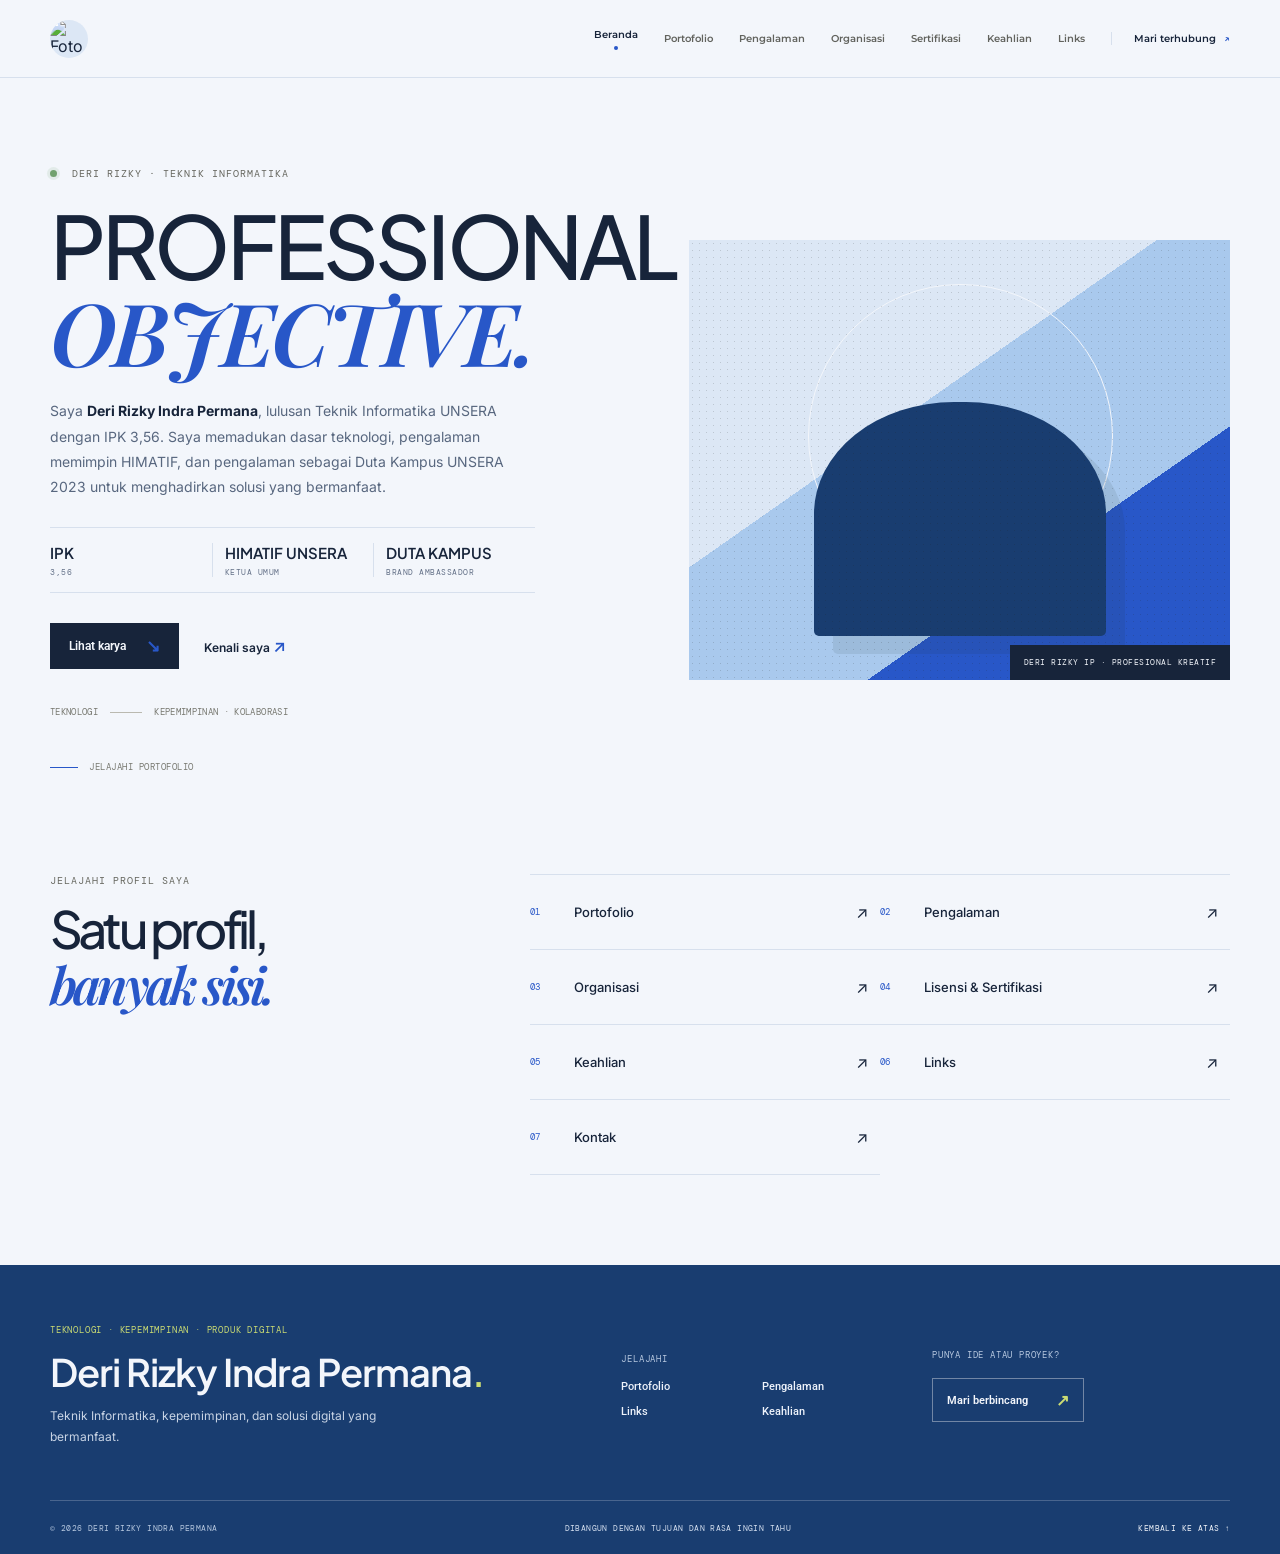
==== index.html @ 717dac6b "Add files via upload" ====
<!doctype html>
<html lang="id">
<head>
  <meta charset="utf-8">
  <meta name="viewport" content="width=device-width, initial-scale=1">
  <meta name="theme-color" content="#f3f6fb">
  <meta name="description" content="Kenali Nama Anda, lihat karya, pengalaman, dan keahlian profesionalnya.">
  <title>Deri Rizky — Personal Brand</title>
  <link rel="icon" type="image/png" href="https://res.cloudinary.com/aqry5h7i/image/upload/v1786702024/logoderii.png">
  <link rel="preconnect" href="https://fonts.googleapis.com">
  <link rel="preconnect" href="https://fonts.gstatic.com" crossorigin>
  <link href="https://fonts.googleapis.com/css2?family=DM+Mono:wght@400;500&family=Inter:wght@400;500;600;700&family=Montserrat:wght@500;600;700&family=Plus+Jakarta+Sans:wght@400;500;600;700&family=Playfair+Display:ital,wght@0,600;0,700;1,600;1,700&family=Roboto:wght@400;500;700&display=swap" rel="stylesheet">
  <link rel="stylesheet" href="styles.css">
  <script src="script.js" defer></script>
</head>
<body>
  <header class="topbar"><a class="wordmark" href="index.html" aria-label="Kembali ke beranda"><img class="brand-photo" alt=""></a><button class="menu-toggle" aria-label="Buka menu" aria-expanded="false" aria-controls="main-nav"><span></span><span></span></button><nav class="navigation" id="main-nav" aria-label="Navigasi utama"><a href="index.html" class="nav-link active" aria-current="page">Beranda</a><a href="portofolio.html" class="nav-link">Portofolio</a><a href="pengalaman.html" class="nav-link">Pengalaman</a><a href="organisasi.html" class="nav-link">Organisasi</a><a href="sertifikasi.html" class="nav-link">Sertifikasi</a><a href="keahlian.html" class="nav-link">Keahlian</a><a href="links.html" class="nav-link">Links</a><a href="contact.html" class="nav-contact">Mari terhubung <span aria-hidden="true">↗</span></a></nav></header>
  <main>
    <section class="hero section-wrap home-hero" id="beranda">
      <div class="hero-copy">
        <p class="eyebrow"><span class="status-dot"></span> DERI RIZKY · TEKNIK INFORMATIKA</p>
        <h1>PROFESSIONAL<br><em>OBJECTIVE.</em></h1>
        <p class="hero-description">Saya <strong>Deri Rizky Indra Permana</strong>, lulusan Teknik Informatika UNSERA dengan IPK 3,56. Saya memadukan dasar teknologi, pengalaman memimpin HIMATIF, dan pengalaman sebagai Duta Kampus UNSERA 2023 untuk menghadirkan solusi yang bermanfaat.</p>
        <div class="home-facts" aria-label="Ringkasan profil">
          <div><strong>IPK</strong><span>3,56</span></div>
          <div><strong>HIMATIF UNSERA</strong><span>KETUA UMUM</span></div>
          <div><strong>DUTA KAMPUS</strong><span>BRAND AMBASSADOR</span></div>
        </div>
        <div class="hero-actions"><a class="button button-dark" href="portofolio.html">Lihat karya <span aria-hidden="true">↘</span></a><a class="text-link" href="contact.html">Kenali saya <span aria-hidden="true">↗</span></a></div>
        <div class="hero-meta"><span>TEKNOLOGI</span><span class="meta-line"></span><span>KEPEMIMPINAN · KOLABORASI</span></div>
      </div>
      <button class="portrait-frame" id="profile-portrait" type="button" aria-label="Animasi foto profil Nama Anda">
        <img class="portrait-photo" src="https://res.cloudinary.com/aqry5h7i/image/upload/v1791613766/IMG_2464.jpg" alt="Foto profil Deri">
        <div class="portrait-placeholder" aria-hidden="true"></div>
        <span class="portrait-caption">DERI RIZKY IP · PROFESIONAL KREATIF</span>
        <span class="portrait-flash" aria-hidden="true"></span>
      </button>
      <a href="portofolio.html" class="scroll-cue"><span class="scroll-line"></span> JELAJAHI PORTOFOLIO</a>
    </section>
    <section class="section-wrap home-links" aria-labelledby="home-links-title"><div class="home-links-heading"><p class="eyebrow">JELAJAHI PROFIL SAYA</p><h2 id="home-links-title">Satu profil,<br><em>banyak sisi.</em></h2></div><div class="home-link-grid"><a href="portofolio.html"><span>01</span><strong>Portofolio</strong><b>↗</b></a><a href="pengalaman.html"><span>02</span><strong>Pengalaman</strong><b>↗</b></a><a href="organisasi.html"><span>03</span><strong>Organisasi</strong><b>↗</b></a><a href="sertifikasi.html"><span>04</span><strong>Lisensi &amp; Sertifikasi</strong><b>↗</b></a><a href="keahlian.html"><span>05</span><strong>Keahlian</strong><b>↗</b></a><a href="links.html"><span>06</span><strong>Links</strong><b>↗</b></a><a href="contact.html"><span>07</span><strong>Kontak</strong><b>↗</b></a></div></section>
  </main>
  <footer class="site-footer"><div class="footer-inner"><div class="footer-top"><div class="footer-signoff"><p class="footer-label">TEKNOLOGI · KEPEMIMPINAN · PRODUK DIGITAL</p><h2 class="footer-name">Deri Rizky Indra Permana<span>.</span></h2><p class="footer-description">Teknik Informatika, kepemimpinan, dan solusi digital yang bermanfaat.</p></div><nav class="footer-links" aria-label="Navigasi footer"><p class="footer-label">JELAJAHI</p><a href="portofolio.html">Portofolio</a><a href="pengalaman.html">Pengalaman</a><a href="links.html">Links</a><a href="keahlian.html">Keahlian</a></nav><div class="footer-contact"><p class="footer-label">PUNYA IDE ATAU PROYEK?</p><a href="contact.html">Mari berbincang <span aria-hidden="true">↗</span></a></div></div><div class="footer-bottom"><span>© <span id="year"></span> DERI RIZKY INDRA PERMANA</span><span>DIBANGUN DENGAN TUJUAN DAN RASA INGIN TAHU</span><a href="#beranda">KEMBALI KE ATAS ↑</a></div></div></footer>
</body>
</html>
---- styles.css ----
:root {
  --paper: #f3f6fb;
  --ink: #17243a;
  --muted: #637087;
  --line: #d7e0ed;
  --accent: #2857c8;
  --lime: #cbdc73;
  --blue: #a9c9ed;
  --green: #193d70;
  --sans: "Inter", sans-serif;
  --heading: "Plus Jakarta Sans", sans-serif;
  --menu: "Montserrat", sans-serif;
  --control: "Roboto", sans-serif;
  --serif: "Playfair Display", Georgia, serif;
  --mono: "DM Mono", monospace;
}

* { box-sizing: border-box; }
html { scroll-behavior: smooth; scroll-padding-top: 86px; }
body { margin: 0; background: var(--paper); color: var(--ink); font-family: var(--sans); -webkit-font-smoothing: antialiased; }
a { color: inherit; text-decoration: none; }
.section-wrap { width: min(1180px, calc(100% - 96px)); margin-inline: auto; }
.topbar { height: 78px; padding: 0 max(48px, calc((100vw - 1180px)/2)); border-bottom: 1px solid var(--line); display: flex; align-items: center; justify-content: space-between; position: sticky; top: 0; z-index: 20; background: rgba(243,246,251,.96); backdrop-filter: blur(14px); }
.wordmark { width: 38px; height: 38px; display: block; flex: 0 0 38px; overflow: hidden; border-radius: 50%; background: #dce7f5; }
.brand-photo { display: block; width: 100%; height: 100%; border-radius: inherit; object-fit: cover; object-position: center 35%; }
.navigation { display: flex; align-items: center; gap: 26px; }
.nav-link { color: #62635e; font: 600 10px var(--menu); transition: color .2s; }
.nav-link:hover, .nav-link.active { color: var(--ink); }
.nav-link.active::after { content: ""; display: block; width: 4px; height: 4px; margin: 5px auto 0; border-radius: 50%; background: var(--accent); }
.nav-contact { font: 600 10px var(--menu); border-left: 1px solid var(--line); padding-left: 22px; }
.nav-contact span { color: var(--accent); margin-left: 5px; }
.menu-toggle { display: none; }
.hero { min-height: 650px; padding-top: 89px; padding-bottom: 46px; display: grid; grid-template-columns: 1.02fr .98fr; align-items: center; position: relative; }
.home-hero { column-gap: clamp(36px, 6vw, 88px); }
.hero-copy { min-width: 0; padding-bottom: 34px; position: relative; z-index: 2; }
.eyebrow { font: 10px var(--mono); letter-spacing: 1px; color: #66675f; margin: 0 0 22px; }
.status-dot { display: inline-block; width: 7px; height: 7px; border-radius: 50%; background: #71a16e; margin-right: 8px; box-shadow: 0 0 0 3px #71a16e22; }
h1, h2 { font-family: var(--heading); font-weight: 500; letter-spacing: -3.8px; line-height: .99; }
.hero h1 { max-width: 620px; font-size: clamp(62px, 6.8vw, 88px); margin: 0 0 23px; }
h1 em, h2 em { color: var(--accent); font-family: var(--serif); font-weight: 600; }
.hero-description { max-width: 480px; color: #58677f; font-size: 14px; line-height: 1.8; margin: 0; }
.hero-description strong { color: var(--ink); font-weight: 700; }
.home-facts { display: grid; grid-template-columns: repeat(3, minmax(0, 1fr)); max-width: 485px; margin-top: 28px; padding: 15px 0; border-top: 1px solid var(--line); border-bottom: 1px solid var(--line); }
.home-facts div { display: flex; flex-direction: column; gap: 5px; padding: 0 12px; border-left: 1px solid var(--line); }
.home-facts div:first-child { padding-left: 0; border-left: 0; }
.home-facts strong { font: 600 15px var(--heading); color: var(--ink); }
.home-facts span { font: 8px var(--mono); color: var(--muted); letter-spacing: .5px; }
.hero-actions { display: flex; align-items: center; gap: 25px; margin-top: 30px; }
.button { min-height: 46px; display: inline-flex; align-items: center; justify-content: center; gap: 20px; padding: 0 19px; font: 600 12px var(--control); transition: transform .2s, background .2s; }
.button:hover { transform: translateY(-2px); }
.button-dark { color: var(--paper); background: var(--ink); }
.button-dark:hover { background: var(--green); }
.button-dark span, .text-link span { color: var(--accent); font-size: 17px; }
.text-link { font-size: 12px; font-weight: 600; }
.hero-meta { display: flex; align-items: center; gap: 12px; margin-top: 37px; font: 9px var(--mono); letter-spacing: .35px; color: #777870; }
.meta-line { width: 32px; height: 1px; background: #bab9b0; }
.portrait-frame { width: 100%; height: 440px; padding: 0; border: 0; color: var(--ink); text-align: left; position: relative; overflow: hidden; background: #dce7f5; isolation: isolate; cursor: zoom-in; }
.portrait-frame:focus-visible { outline: 3px solid var(--accent); outline-offset: 4px; }
.portrait-frame::before { content: ""; position: absolute; inset: 0; z-index: 1; opacity: .17; pointer-events: none; background-image: radial-gradient(#20221f .6px, transparent .6px); background-size: 7px 7px; }
.portrait-photo { display: none; width: 100%; height: 100%; object-fit: cover; object-position: center 35%; }
.portrait-frame.has-photo .portrait-photo { display: block; }
.portrait-frame.has-photo .portrait-placeholder { display: none; }
.portrait-placeholder { position: absolute; inset: 0; overflow: hidden; background: linear-gradient(145deg, #dce7f5 0 40%, #a9c9ed 40% 69%, #2857c8 69%); }
.portrait-placeholder::before { content: ""; position: absolute; width: 56%; aspect-ratio: 1; border: 1px solid var(--paper); border-radius: 50%; top: 10%; left: 22%; }
.portrait-placeholder::after { content: ""; position: absolute; width: 54%; height: 53%; background: var(--green); border-radius: 48% 48% 5px 5px; bottom: 10%; left: 23%; box-shadow: 19px 18px 0 #20221f16; }
.portrait-initials { position: absolute; z-index: 2; top: 31%; left: 50%; transform: translateX(-50%); color: var(--paper); font: 600 clamp(55px, 7vw, 82px)/1 var(--serif); }
.portrait-label, .portrait-number, .portrait-caption { position: absolute; z-index: 3; font: 9px/1.6 var(--mono); letter-spacing: .5px; }
.portrait-label { left: 19px; bottom: 20px; }
.portrait-number { right: 19px; top: 18px; }
.portrait-caption { right: 0; bottom: 0; padding: 11px 14px; color: var(--paper); background: var(--ink); font-size: 8px; }
.portrait-frame.has-photo::after { content: ""; position: absolute; inset: 0; z-index: 1; pointer-events: none; background: linear-gradient(0deg, #20221f55, transparent 34%); }
.portrait-frame.has-photo .portrait-caption { z-index: 2; }
.portrait-flash { width: 54px; height: 54px; position: absolute; z-index: 4; top: 50%; left: 50%; border: 1px solid var(--paper); border-radius: 50%; opacity: 0; pointer-events: none; transform: translate(-50%, -50%) scale(.3); }
.portrait-frame.is-clicked .portrait-placeholder, .portrait-frame.is-clicked .portrait-photo { animation: portrait-tap .7s cubic-bezier(.2,.8,.2,1); }
.portrait-frame.is-clicked .portrait-flash { animation: portrait-flash .7s ease-out; }
.home-links { padding-top: 76px; padding-bottom: 90px; display: grid; grid-template-columns: minmax(210px, .7fr) 1.3fr; gap: clamp(35px, 8vw, 110px); align-items: start; }
.home-links-heading .eyebrow { margin: 0 0 16px; }
.home-links-heading h2 { font-size: clamp(38px, 4vw, 52px); }
.home-links-heading h2 em { display: inline-block; margin-top: 5px; }
.home-link-grid { display: grid; grid-template-columns: repeat(2, minmax(0, 1fr)); border-top: 1px solid var(--line); }
.home-link-grid a { min-height: 75px; display: grid; grid-template-columns: 34px 1fr 20px; align-items: center; gap: 10px; border-bottom: 1px solid var(--line); padding: 0 12px 0 0; transition: color .2s; }
.home-link-grid a:hover { color: var(--accent); }
.home-link-grid a > span { font: 9px var(--mono); color: var(--accent); }
.home-link-grid strong { font-size: 13px; font-weight: 500; }
.home-link-grid b { justify-self: end; font-size: 16px; font-weight: 400; }
.page-content { min-height: calc(100vh - 148px); }
.page-band { min-height: calc(100vh - 148px); }
.section-heading h1, .contact-page h1 { font-size: clamp(46px, 5vw, 65px); margin: 0; }
.project-info h2, .timeline-detail h2, .org-item h2, .credential-list h2, .skill-group h2 { margin: 0; font-size: 16px; font-weight: 600; letter-spacing: 0; line-height: 1.3; }
.contact-page { min-height: calc(100vh - 148px); display: flex; align-items: center; }
.contact-page .contact-wrap { width: min(1180px, calc(100% - 96px)); }
.scroll-cue { position: absolute; left: 0; bottom: 25px; display: flex; align-items: center; gap: 11px; font: 9px var(--mono); letter-spacing: .5px; color: #777870; }
.scroll-line { width: 28px; height: 1px; background: var(--accent); }
.intro-strip { min-height: 67px; padding: 0 max(48px, calc((100vw - 1180px)/2)); background: var(--green); color: var(--paper); display: flex; justify-content: space-between; align-items: center; gap: 20px; }
.intro-strip p { font: 9px var(--mono); letter-spacing: .8px; }
.intro-strip .intro-divider { width: 24px; height: 1px; flex: 0 0 24px; background: var(--lime); }
.content-section { padding-top: 103px; padding-bottom: 106px; }
.section-heading { display: flex; align-items: flex-end; justify-content: space-between; gap: 40px; margin-bottom: 43px; }
.section-heading .eyebrow { margin-bottom: 18px; }
h2 { font-size: clamp(46px, 5vw, 65px); margin: 0; }
.section-heading > .text-link { margin-bottom: 9px; }
.heading-note { max-width: 305px; color: var(--muted); font-size: 13px; line-height: 1.75; margin: 0 4px 8px 0; }
.projects-grid { display: grid; grid-template-columns: repeat(3, minmax(0, 1fr)); gap: 22px; }
.project-title { min-height: 24px; margin: 0 0 12px; font: 600 15px/1.4 var(--heading); letter-spacing: -.2px; }
.project-image { aspect-ratio: 4 / 5; display: block; position: relative; overflow: hidden; }
.gallery-trigger { width: 100%; padding: 0; border: 0; color: var(--ink); text-align: left; cursor: zoom-in; font: inherit; }
.project-photo { display: block; width: 100%; height: 100%; object-fit: cover; transition: transform .55s cubic-bezier(.2,.7,.2,1), filter .35s; }
.gallery-trigger:hover .project-photo { transform: scale(1.045); filter: saturate(1.08); }
.gallery-trigger:active .project-photo { transform: scale(.97); }
.gallery-trigger:focus-visible, .gallery-close:focus-visible, .gallery-arrow:focus-visible, .gallery-dot:focus-visible { outline: 3px solid var(--lime); outline-offset: 3px; }
.gallery-modal { width: min(1100px, calc(100vw - 32px)); max-width: none; max-height: calc(100dvh - 32px); padding: 0; border: 0; overflow: auto; color: var(--ink); background: transparent; }
.gallery-modal::backdrop { background: rgba(11, 24, 45, .78); backdrop-filter: blur(8px); }
.gallery-panel { padding: clamp(18px, 3vw, 34px); background: var(--paper); border: 1px solid var(--line); box-shadow: 0 25px 90px #07152a55; }
.gallery-modal[open] .gallery-panel { animation: gallery-enter .32s cubic-bezier(.2,.8,.2,1) both; }
.gallery-modal[open]::backdrop { animation: gallery-backdrop .25s ease-out both; }
.gallery-header, .gallery-footer, .gallery-pagination { display: flex; align-items: center; justify-content: space-between; gap: 18px; }
.gallery-header { margin-bottom: 20px; }
.gallery-header .eyebrow { margin-bottom: 7px; }
.gallery-header h2 { font: 600 clamp(20px, 3vw, 30px)/1.2 var(--heading); letter-spacing: -.6px; }
.gallery-close { width: 42px; height: 42px; border: 1px solid var(--line); background: transparent; color: var(--ink); font: 300 30px/1 var(--control); cursor: pointer; }
.gallery-stage { height: clamp(180px, 64dvh, 660px); min-height: 0; position: relative; display: flex; align-items: center; justify-content: center; background: #dce7f5; overflow: auto; overscroll-behavior: contain; scrollbar-gutter: stable; }
.gallery-stage.is-zoomed { align-items: flex-start; justify-content: flex-start; }
.gallery-image { display: block; flex: 0 0 auto; width: 100%; height: 100%; object-fit: contain; cursor: zoom-in; }
.gallery-image.is-zoomed { width: auto; height: auto; max-width: none; max-height: none; object-fit: initial; cursor: zoom-out; }
.gallery-image:focus-visible { outline: 3px solid var(--accent); outline-offset: -3px; }
.gallery-image.slide-in { animation: gallery-slide-in .28s ease-out both; }
.gallery-arrow { width: 46px; height: 46px; position: absolute; top: 50%; transform: translateY(-50%); display: grid; place-items: center; border: 0; color: white; background: rgba(23, 36, 58, .84); font: 24px var(--control); cursor: pointer; transition: background .2s; }
.gallery-arrow:hover { background: var(--accent); }
.gallery-prev { left: 14px; }
.gallery-next { right: 14px; }
.gallery-footer { padding-top: 16px; }
.gallery-caption, .gallery-count { margin: 0; font: 500 12px var(--control); }
.gallery-pagination { gap: 18px; }
.gallery-count { color: var(--muted); font-variant-numeric: tabular-nums; }
.gallery-dots { display: flex; gap: 7px; }
.gallery-dot { width: 8px; height: 8px; padding: 0; border: 0; border-radius: 50%; background: #b7c5d8; cursor: pointer; }
.gallery-dot.active { background: var(--accent); transform: scale(1.25); }
.sr-only { width: 1px; height: 1px; padding: 0; margin: -1px; overflow: hidden; clip: rect(0, 0, 0, 0); white-space: nowrap; position: absolute; border: 0; }
.timeline-detail h3, .org-item h3, .credential-list h3, .skill-group h3 { margin: 0; font-size: 16px; font-weight: 600; }
.experience-section { background: #e9eff7; }
.timeline { border-top: 1px solid #cfcec4; }
.timeline-row { display: grid; grid-template-columns: 150px 24px 1fr; gap: 15px; position: relative; padding: 27px 0 30px; border-bottom: 1px solid #cfcec4; }
.timeline-date, .org-year, .credential-year { font: 9px var(--mono); letter-spacing: .2px; color: #73746d; padding-top: 4px; }
.timeline-mark { width: 9px; height: 9px; border: 1px solid var(--accent); border-radius: 50%; margin-top: 3px; position: relative; }
.timeline-row:not(:last-child) .timeline-mark::after { content: ""; width: 1px; height: calc(100% + 50px); background: #c2c1b7; position: absolute; top: 8px; left: 3px; }
.timeline-place { color: var(--accent); font-size: 11px; margin: 7px 0 0; }
.timeline-place span { color: #777870; }
.timeline-copy { max-width: 650px; color: #686962; font-size: 12px; line-height: 1.75; margin: 12px 0 13px; }
.tag-list { display: flex; flex-wrap: wrap; gap: 7px; }
.tag-list span { border: 1px solid #cfcec4; padding: 5px 8px; font: 8px var(--mono); color: #65665f; }
.org-section { padding-bottom: 95px; }
.org-grid { border-top: 1px solid var(--line); }
.org-item { display: grid; grid-template-columns: 150px 55px minmax(0, 1fr) auto; gap: 15px; align-items: center; min-height: 121px; border-bottom: 1px solid var(--line); }
.org-item > * { min-width: 0; }
.org-copy { min-width: 0; overflow-wrap: anywhere; }
.org-copy h2 { overflow-wrap: anywhere; }
.org-symbol { height: 43px; width: 43px; display: grid; place-items: center; font: 700 9px var(--menu); letter-spacing: .2px; }
.symbol-red { background: #dce7f5; color: var(--accent); }
.symbol-green { background: #e7edce; color: var(--green); }
.symbol-blue { background: #dbe8f5; color: #386ca8; }
.org-item p { max-width: 620px; font-size: 12px; line-height: 1.65; color: var(--muted); margin: 7px 0 0; overflow-wrap: anywhere; }
.org-gallery-trigger { min-height: 38px; display: inline-flex; align-items: center; justify-content: center; gap: 12px; padding: 0 12px; border: 1px solid var(--line); color: var(--ink); background: transparent; font: 500 10px var(--control); white-space: nowrap; cursor: pointer; transition: color .2s, background .2s, border-color .2s; }
.org-gallery-trigger:hover { color: white; background: var(--accent); border-color: var(--accent); }
.org-gallery-trigger:focus-visible { outline: 3px solid var(--accent); outline-offset: 3px; }
.org-gallery-trigger span { color: var(--accent); font-size: 14px; }
.org-gallery-trigger:hover span { color: white; }
.credential-section { background: #e8eff8; }
.credential-list { border-top: 1px solid #cad7e8; }
.credential-list article { min-height: 83px; display: grid; grid-template-columns: 48px 1fr 65px 24px; align-items: center; border-bottom: 1px solid #cad7e8; gap: 14px; }
.credential-icon { width: 34px; height: 34px; display: grid; place-items: center; background: #d7e4f4; color: var(--green); font: 700 9px var(--menu); }
.credential-list article p { font-size: 11px; color: #747a72; margin: 6px 0 0; }
.credential-open { width: 32px; height: 32px; display: grid; place-items: center; padding: 0; border: 1px solid transparent; background: transparent; color: var(--accent); font: 18px var(--control); cursor: pointer; }
.credential-open:hover { border-color: var(--line); background: #dce7f5; }
.credential-open:focus-visible { outline: 3px solid var(--accent); outline-offset: 2px; }
.certificate-modal .gallery-header { align-items: flex-start; }
.certificate-issuer { margin: 6px 0 0; color: var(--muted); font: 12px var(--control); }
.certificate-stage { height: min(68vh, 720px); }
.certificate-stage.is-zoomed { align-items: flex-start; justify-content: flex-start; }
.certificate-photo { display: block; flex: 0 0 auto; width: 100%; height: 100%; object-fit: contain; cursor: zoom-in; }
.certificate-photo[hidden] { display: none; }
.certificate-photo.is-zoomed { width: auto; height: auto; max-width: none; max-height: none; object-fit: initial; cursor: zoom-out; }
.certificate-photo:focus-visible { outline: 3px solid var(--accent); outline-offset: -3px; }
.certificate-empty { width: min(100%, 520px); min-height: 260px; padding: 35px; display: flex; flex-direction: column; justify-content: center; align-items: center; gap: 12px; border: 1px dashed #8fa8c8; background: #f3f6fb; text-align: center; }
.certificate-empty[hidden] { display: none; }
.certificate-outline { width: 27px; height: 36px; position: relative; border: 1px solid var(--accent); }
.certificate-outline::after { content: ""; position: absolute; left: 5px; right: 5px; top: 10px; height: 8px; border-top: 1px solid var(--accent); border-bottom: 1px solid var(--accent); }
.certificate-empty p { margin: 0; font: 600 17px var(--heading); }
.certificate-empty small { color: var(--muted); font: 11px/1.6 var(--control); }
.skill-section { display: grid; grid-template-columns: .82fr 1.18fr; gap: 100px; }
.skill-intro h2 { font-size: clamp(43px, 4.4vw, 58px); }
.skill-intro > p:not(.eyebrow) { max-width: 330px; color: var(--muted); font-size: 13px; line-height: 1.8; margin: 23px 0 25px; }
.skill-groups { border-top: 1px solid var(--line); }
.skill-group { min-height: 106px; display: grid; grid-template-columns: 35px 1fr; gap: 12px; align-items: center; border-bottom: 1px solid var(--line); }
.skill-number { font: 9px var(--mono); color: var(--accent); }
.skill-group p { font-size: 11px; line-height: 1.7; color: var(--muted); margin: 7px 0 0; }
.tool-row { padding-top: 23px; }
.tool-row > span { font: 9px var(--mono); color: #73746d; }
.tool-row div { display: flex; flex-wrap: wrap; gap: 8px; margin-top: 13px; }
.tool-row b { font-size: 10px; font-weight: 500; border: 1px solid var(--line); padding: 7px 10px; }
.contact-section { background: var(--green); color: var(--paper); }
.contact-wrap { padding-top: 80px; padding-bottom: 36px; }
.contact-section .eyebrow { color: var(--lime); }
.contact-section h2 { font-size: clamp(55px, 7vw, 83px); }
.contact-section h1 em, .contact-section h2 em { color: var(--lime); }
.contact-description { max-width: 430px; color: #d5e0f0; line-height: 1.8; font-size: 13px; margin: 24px 0; }
.contact-email { display: inline-flex; align-items: center; gap: 17px; font: 500 clamp(20px, 3.5vw, 36px) var(--serif); border-bottom: 1px solid #839ab9; padding-bottom: 8px; }
.contact-email span { font: 20px var(--sans); }
.contact-bottom { display: flex; justify-content: space-between; gap: 25px; border-top: 1px solid #49658e; margin-top: 83px; padding-top: 18px; font: 9px var(--mono); letter-spacing: .3px; }
.contact-bottom div { display: flex; gap: 22px; }
.contact-bottom a:hover { text-decoration: underline; }
.site-footer { background: var(--green); color: var(--paper); }
.footer-inner { width: min(1180px, calc(100% - 96px)); margin-inline: auto; }
.footer-top { min-height: 235px; display: grid; grid-template-columns: minmax(0, 1.4fr) minmax(180px, .7fr) minmax(190px, .8fr); align-items: center; gap: 50px; padding: 48px 0 42px; }
.footer-label { margin: 0 0 15px; color: #b8c9e0; font: 9px var(--mono); letter-spacing: .8px; }
.footer-signoff > .footer-label { color: var(--lime); }
.footer-name { max-width: 540px; margin: 0; color: var(--paper); font: 600 clamp(26px, 3vw, 38px)/1.12 var(--heading); letter-spacing: -1px; }
.footer-name span { color: var(--lime); }
.footer-description { max-width: 390px; margin: 13px 0 0; color: #c8d4e5; font-size: 12px; line-height: 1.7; }
.footer-links { display: grid; grid-template-columns: 1fr 1fr; align-items: start; gap: 12px 20px; }
.footer-links .footer-label { grid-column: 1 / -1; margin-bottom: 3px; }
.footer-links a { color: #eef3fb; font: 500 11px var(--control); transition: color .2s; }
.footer-links a:hover { color: var(--lime); }
.footer-contact { align-self: center; }
.footer-contact .footer-label { margin-bottom: 17px; }
.footer-contact > a { min-height: 44px; display: inline-flex; align-items: center; justify-content: space-between; gap: 28px; padding: 0 14px; border: 1px solid #7186a5; color: var(--paper); font: 600 11px var(--control); transition: color .2s, background .2s, border-color .2s; }
.footer-contact > a:hover { color: var(--ink); background: var(--lime); border-color: var(--lime); }
.footer-contact > a span { color: var(--lime); font-size: 16px; }
.footer-bottom { min-height: 54px; display: flex; align-items: center; justify-content: space-between; gap: 18px; border-top: 1px solid #49658e; color: #b8c9e0; font: 8px var(--mono); letter-spacing: .4px; }
.footer-bottom > span:nth-child(2) { color: #d5e0f0; }
.footer-bottom a { color: var(--paper); transition: color .2s; }
.footer-bottom a:hover { color: var(--lime); }
.links-page { max-width: 1180px; }
.link-directory { border-top: 1px solid var(--line); }
.link-row { min-height: 86px; display: grid; grid-template-columns: 52px 190px 1fr 26px; align-items: center; gap: 18px; padding: 0 10px; border-bottom: 1px solid var(--line); transition: background-color .2s, padding .2s; }
.link-row:hover { padding-inline: 16px 4px; background: #e8eff8; }
.link-row:focus-visible { outline: 3px solid var(--accent); outline-offset: -3px; }
.link-row-index { color: var(--accent); font: 10px var(--mono); }
.link-row-title { font: 600 15px var(--heading); }
.link-row-url { color: var(--muted); font: 11px var(--mono); }
.link-row-action { justify-self: end; color: var(--accent); font-size: 17px; transition: transform .2s; }
.link-row:hover .link-row-action { transform: translate(2px, -2px); }

@keyframes gallery-enter {
  from { opacity: 0; transform: translateY(16px) scale(.97); }
  to { opacity: 1; transform: translateY(0) scale(1); }
}
@keyframes gallery-backdrop {
  from { opacity: 0; }
  to { opacity: 1; }
}
@keyframes gallery-slide-in {
  from { opacity: .45; transform: translateX(18px) scale(.985); }
  to { opacity: 1; transform: translateX(0) scale(1); }
}
@keyframes portrait-tap {
  0%, 100% { transform: scale(1); }
  38% { transform: scale(1.045) rotate(-1deg); }
  72% { transform: scale(.99) rotate(.35deg); }
}
@keyframes portrait-flash {
  0% { opacity: 0; transform: translate(-50%, -50%) scale(.3) rotate(-40deg); }
  36% { opacity: .9; transform: translate(-50%, -50%) scale(1.15) rotate(0); }
  100% { opacity: 0; transform: translate(-50%, -50%) scale(1.8) rotate(20deg); }
}

@media (min-width: 1500px) { .hero { min-height: 700px; } }
@media (max-width: 1000px) {
  .topbar { padding-inline: 32px; }
  .section-wrap { width: calc(100% - 64px); }
  .navigation { gap: 15px; }
  .nav-link { font-size: 10px; }
  .nav-contact { padding-left: 14px; }
  .skill-section { gap: 55px; }
  .intro-strip { padding-inline: 32px; }
}
@media (max-width: 760px) {
  html { scroll-padding-top: 68px; }
  .topbar { height: 66px; padding-inline: 23px; }
  .menu-toggle { border: 0; background: none; display: grid; gap: 5px; padding: 9px 2px 9px 12px; cursor: pointer; }
  .menu-toggle span { width: 22px; height: 1px; background: var(--ink); transition: transform .2s; }
  .menu-toggle[aria-expanded="true"] span:first-child { transform: translateY(3px) rotate(45deg); }
  .menu-toggle[aria-expanded="true"] span:last-child { transform: translateY(-3px) rotate(-45deg); }
  .navigation { display: none; position: absolute; top: 65px; inset-inline: 0; padding: 14px 24px 22px; background: var(--paper); border-bottom: 1px solid var(--line); align-items: stretch; gap: 0; flex-direction: column; }
  .navigation.open { display: flex; }
  .nav-link { padding: 12px 0; font-size: 12px; border-bottom: 1px solid var(--line); }
  .nav-contact { padding: 15px 0 0; border: 0; font-size: 12px; }
  .section-wrap { width: calc(100% - 46px); }
  .hero { min-height: 0; padding-top: 54px; padding-bottom: 58px; grid-template-columns: 1fr; }
  .hero-copy { padding-bottom: 34px; }
  .home-hero { row-gap: 0; }
  .hero h1 { font-size: clamp(36px, 11vw, 72px); letter-spacing: -3px; overflow-wrap: anywhere; }
  .hero-description { font-size: 13px; line-height: 1.75; }
  .home-facts { margin-top: 23px; }
  .home-facts { grid-template-columns: repeat(3, minmax(0, 1fr)); }
  .home-facts div { min-width: 0; padding-inline: 8px; }
  .home-facts strong { font-size: 12px; overflow-wrap: anywhere; }
  .home-facts span { font-size: 7px; line-height: 1.4; overflow-wrap: anywhere; }
  .hero-meta { margin-top: 30px; font-size: 8px; }
  .portrait-frame { height: min(112vw, 460px); }
  .portrait-caption { font-size: 7px; }
  .scroll-cue { bottom: 19px; }
  .intro-strip { min-height: 61px; padding-inline: 23px; gap: 8px; }
  .intro-strip p { font-size: 7px; line-height: 1.5; }
  .intro-strip .intro-divider { width: 18px; flex-basis: 18px; }
  .content-section { padding-top: 75px; padding-bottom: 76px; }
  .section-heading { align-items: flex-start; flex-direction: column; gap: 18px; margin-bottom: 30px; }
  h2 { font-size: clamp(45px, 10vw, 60px); letter-spacing: -2.5px; }
  .heading-note { font-size: 12px; }
  .projects-grid { grid-template-columns: repeat(2, minmax(0, 1fr)); gap: 14px; }
  .gallery-modal { width: calc(100vw - 20px); max-height: calc(100dvh - 20px); }
  .gallery-panel { padding: 16px; }
  .gallery-stage { height: clamp(160px, 48dvh, 520px); min-height: 0; }
  .gallery-arrow { width: 40px; height: 40px; }
  .gallery-prev { left: 8px; }
  .gallery-next { right: 8px; }
  .gallery-caption, .gallery-count { font-size: 10px; }
  .timeline-row { grid-template-columns: 94px 14px 1fr; gap: 9px; padding: 23px 0; }
  .timeline-date, .org-year { font-size: 8px; line-height: 1.5; }
  .timeline-detail h3 { font-size: 14px; line-height: 1.4; }
  .timeline-copy { font-size: 11px; }
  .org-item { grid-template-columns: 60px 38px minmax(0, 1fr); gap: 8px; min-height: 116px; padding: 15px 0; }
  .org-symbol { width: 34px; height: 34px; font-size: 9px; }
  .org-copy { grid-column: 3; }
  .org-copy h2 { font-size: 12px; line-height: 1.35; }
  .org-copy p { font-size: 10px; line-height: 1.55; }
  .org-item h3 { font-size: 13px; }
  .org-item p { font-size: 10px; }
  .org-gallery-trigger { grid-column: 3; justify-self: start; min-height: 32px; padding-inline: 9px; font-size: 9px; white-space: normal; text-align: left; }
  .credential-list article { grid-template-columns: 38px 1fr 38px 16px; gap: 9px; }
  .credential-list h3 { font-size: 12px; line-height: 1.5; }
  .credential-list article p { font-size: 10px; }
  .credential-year { font-size: 8px; }
  .skill-section { grid-template-columns: 1fr; gap: 36px; }
  .skill-intro h2 { font-size: 51px; }
  .skill-group { grid-template-columns: 25px 1fr; gap: 8px; }
  .skill-group h3 { font-size: 14px; }
  .skill-group p { font-size: 10px; }
  .contact-wrap { padding-top: 68px; padding-bottom: 27px; }
  .contact-section h2 { font-size: clamp(51px, 11vw, 74px); }
  .contact-bottom { margin-top: 57px; flex-direction: column; gap: 16px; }
  .contact-bottom div { flex-wrap: wrap; gap: 16px; }
  .footer-inner { width: calc(100% - 46px); }
  .footer-top { min-height: 0; grid-template-columns: 1fr; gap: 32px; padding: 42px 0 30px; }
  .footer-name { max-width: 340px; font-size: 29px; }
  .footer-links { max-width: 330px; gap: 13px 22px; }
  .footer-contact { padding-bottom: 4px; }
  .footer-bottom { min-height: 72px; flex-wrap: wrap; justify-content: flex-start; gap: 8px 20px; padding: 14px 0; font-size: 7px; }
  .footer-bottom a { margin-left: auto; }
  .home-links { padding-top: 58px; padding-bottom: 60px; grid-template-columns: 1fr; gap: 25px; }
  .home-links-heading h2 { font-size: 43px; }
  .home-link-grid { grid-template-columns: 1fr 1fr; }
  .home-link-grid a { min-height: 67px; grid-template-columns: 24px 1fr 16px; gap: 6px; }
  .home-link-grid strong { font-size: 11px; }
  .link-row { grid-template-columns: 28px minmax(0, 1fr) 20px; gap: 8px; min-height: 76px; }
  .link-row-index { grid-row: 1 / 3; }
  .link-row-title { align-self: end; font-size: 13px; }
  .link-row-url { grid-column: 2; align-self: start; font-size: 9px; overflow-wrap: anywhere; }
  .link-row-action { grid-column: 3; grid-row: 1 / 3; }
  .section-heading h1, .contact-page h1 { font-size: clamp(43px, 10vw, 58px); }
  .contact-page .contact-wrap { width: calc(100% - 46px); }
}
@media (prefers-reduced-motion: reduce) { *, *::before, *::after { scroll-behavior: auto !important; transition-duration: .01ms !important; animation-duration: .01ms !important; animation-iteration-count: 1 !important; } }
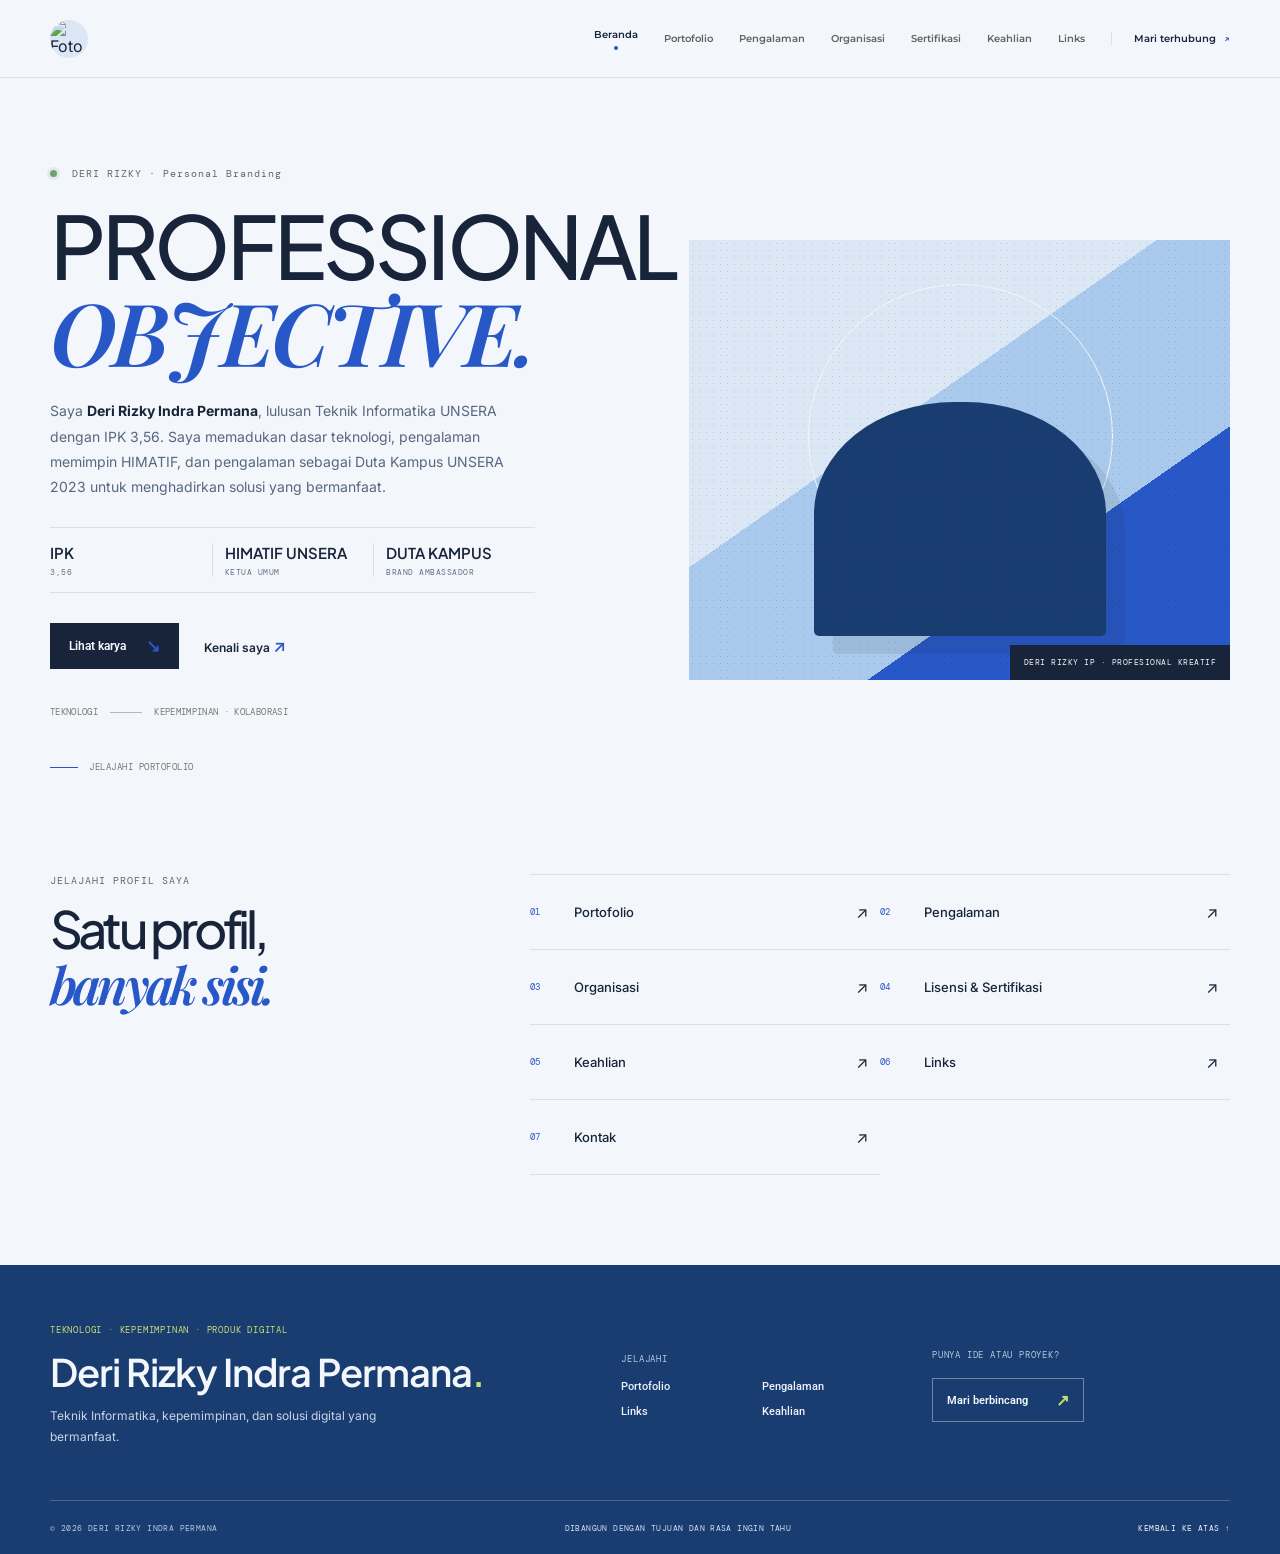
==== commit 966ec157: "Update index.html" ====
--- a/index.html
+++ b/index.html
@@ -1,5 +1,6 @@
 <!doctype html>
 <html lang="id">
+
 <head>
   <meta charset="utf-8">
   <meta name="viewport" content="width=device-width, initial-scale=1">
@@ -9,36 +10,87 @@
   <link rel="icon" type="image/png" href="https://res.cloudinary.com/aqry5h7i/image/upload/v1786702024/logoderii.png">
   <link rel="preconnect" href="https://fonts.googleapis.com">
   <link rel="preconnect" href="https://fonts.gstatic.com" crossorigin>
-  <link href="https://fonts.googleapis.com/css2?family=DM+Mono:wght@400;500&family=Inter:wght@400;500;600;700&family=Montserrat:wght@500;600;700&family=Plus+Jakarta+Sans:wght@400;500;600;700&family=Playfair+Display:ital,wght@0,600;0,700;1,600;1,700&family=Roboto:wght@400;500;700&display=swap" rel="stylesheet">
+  <link
+    href="https://fonts.googleapis.com/css2?family=DM+Mono:wght@400;500&family=Inter:wght@400;500;600;700&family=Montserrat:wght@500;600;700&family=Plus+Jakarta+Sans:wght@400;500;600;700&family=Playfair+Display:ital,wght@0,600;0,700;1,600;1,700&family=Roboto:wght@400;500;700&display=swap"
+    rel="stylesheet">
   <link rel="stylesheet" href="styles.css">
   <script src="script.js" defer></script>
 </head>
+
 <body>
-  <header class="topbar"><a class="wordmark" href="index.html" aria-label="Kembali ke beranda"><img class="brand-photo" alt=""></a><button class="menu-toggle" aria-label="Buka menu" aria-expanded="false" aria-controls="main-nav"><span></span><span></span></button><nav class="navigation" id="main-nav" aria-label="Navigasi utama"><a href="index.html" class="nav-link active" aria-current="page">Beranda</a><a href="portofolio.html" class="nav-link">Portofolio</a><a href="pengalaman.html" class="nav-link">Pengalaman</a><a href="organisasi.html" class="nav-link">Organisasi</a><a href="sertifikasi.html" class="nav-link">Sertifikasi</a><a href="keahlian.html" class="nav-link">Keahlian</a><a href="links.html" class="nav-link">Links</a><a href="contact.html" class="nav-contact">Mari terhubung <span aria-hidden="true">↗</span></a></nav></header>
+  <header class="topbar"><a class="wordmark" href="index.html" aria-label="Kembali ke beranda"><img class="brand-photo"
+        alt=""></a><button class="menu-toggle" aria-label="Buka menu" aria-expanded="false"
+      aria-controls="main-nav"><span></span><span></span></button>
+    <nav class="navigation" id="main-nav" aria-label="Navigasi utama"><a href="index.html" class="nav-link active"
+        aria-current="page">Beranda</a><a href="portofolio.html" class="nav-link">Portofolio</a><a
+        href="pengalaman.html" class="nav-link">Pengalaman</a><a href="organisasi.html"
+        class="nav-link">Organisasi</a><a href="sertifikasi.html" class="nav-link">Sertifikasi</a><a
+        href="keahlian.html" class="nav-link">Keahlian</a><a href="links.html" class="nav-link">Links</a><a
+        href="contact.html" class="nav-contact">Mari terhubung <span aria-hidden="true">↗</span></a></nav>
+  </header>
   <main>
     <section class="hero section-wrap home-hero" id="beranda">
       <div class="hero-copy">
-        <p class="eyebrow"><span class="status-dot"></span> DERI RIZKY · TEKNIK INFORMATIKA</p>
+        <p class="eyebrow"><span class="status-dot"></span> DERI RIZKY · Personal Branding</p>
         <h1>PROFESSIONAL<br><em>OBJECTIVE.</em></h1>
-        <p class="hero-description">Saya <strong>Deri Rizky Indra Permana</strong>, lulusan Teknik Informatika UNSERA dengan IPK 3,56. Saya memadukan dasar teknologi, pengalaman memimpin HIMATIF, dan pengalaman sebagai Duta Kampus UNSERA 2023 untuk menghadirkan solusi yang bermanfaat.</p>
+        <p class="hero-description">Saya <strong>Deri Rizky Indra Permana</strong>, lulusan Teknik Informatika UNSERA
+          dengan IPK 3,56. Saya memadukan dasar teknologi, pengalaman memimpin HIMATIF, dan pengalaman sebagai Duta
+          Kampus UNSERA 2023 untuk menghadirkan solusi yang bermanfaat.</p>
         <div class="home-facts" aria-label="Ringkasan profil">
           <div><strong>IPK</strong><span>3,56</span></div>
           <div><strong>HIMATIF UNSERA</strong><span>KETUA UMUM</span></div>
           <div><strong>DUTA KAMPUS</strong><span>BRAND AMBASSADOR</span></div>
         </div>
-        <div class="hero-actions"><a class="button button-dark" href="portofolio.html">Lihat karya <span aria-hidden="true">↘</span></a><a class="text-link" href="contact.html">Kenali saya <span aria-hidden="true">↗</span></a></div>
-        <div class="hero-meta"><span>TEKNOLOGI</span><span class="meta-line"></span><span>KEPEMIMPINAN · KOLABORASI</span></div>
+        <div class="hero-actions"><a class="button button-dark" href="portofolio.html">Lihat karya <span
+              aria-hidden="true">↘</span></a><a class="text-link" href="contact.html">Kenali saya <span
+              aria-hidden="true">↗</span></a></div>
+        <div class="hero-meta"><span>TEKNOLOGI</span><span class="meta-line"></span><span>KEPEMIMPINAN ·
+            KOLABORASI</span></div>
       </div>
       <button class="portrait-frame" id="profile-portrait" type="button" aria-label="Animasi foto profil Nama Anda">
-        <img class="portrait-photo" src="https://res.cloudinary.com/aqry5h7i/image/upload/v1791613766/IMG_2464.jpg" alt="Foto profil Deri">
+        <img class="portrait-photo" src="https://res.cloudinary.com/aqry5h7i/image/upload/v1791613766/IMG_2464.jpg"
+          alt="Foto profil Deri">
         <div class="portrait-placeholder" aria-hidden="true"></div>
         <span class="portrait-caption">DERI RIZKY IP · PROFESIONAL KREATIF</span>
         <span class="portrait-flash" aria-hidden="true"></span>
       </button>
       <a href="portofolio.html" class="scroll-cue"><span class="scroll-line"></span> JELAJAHI PORTOFOLIO</a>
     </section>
-    <section class="section-wrap home-links" aria-labelledby="home-links-title"><div class="home-links-heading"><p class="eyebrow">JELAJAHI PROFIL SAYA</p><h2 id="home-links-title">Satu profil,<br><em>banyak sisi.</em></h2></div><div class="home-link-grid"><a href="portofolio.html"><span>01</span><strong>Portofolio</strong><b>↗</b></a><a href="pengalaman.html"><span>02</span><strong>Pengalaman</strong><b>↗</b></a><a href="organisasi.html"><span>03</span><strong>Organisasi</strong><b>↗</b></a><a href="sertifikasi.html"><span>04</span><strong>Lisensi &amp; Sertifikasi</strong><b>↗</b></a><a href="keahlian.html"><span>05</span><strong>Keahlian</strong><b>↗</b></a><a href="links.html"><span>06</span><strong>Links</strong><b>↗</b></a><a href="contact.html"><span>07</span><strong>Kontak</strong><b>↗</b></a></div></section>
+    <section class="section-wrap home-links" aria-labelledby="home-links-title">
+      <div class="home-links-heading">
+        <p class="eyebrow">JELAJAHI PROFIL SAYA</p>
+        <h2 id="home-links-title">Satu profil,<br><em>banyak sisi.</em></h2>
+      </div>
+      <div class="home-link-grid"><a href="portofolio.html"><span>01</span><strong>Portofolio</strong><b>↗</b></a><a
+          href="pengalaman.html"><span>02</span><strong>Pengalaman</strong><b>↗</b></a><a
+          href="organisasi.html"><span>03</span><strong>Organisasi</strong><b>↗</b></a><a
+          href="sertifikasi.html"><span>04</span><strong>Lisensi &amp; Sertifikasi</strong><b>↗</b></a><a
+          href="keahlian.html"><span>05</span><strong>Keahlian</strong><b>↗</b></a><a
+          href="links.html"><span>06</span><strong>Links</strong><b>↗</b></a><a
+          href="contact.html"><span>07</span><strong>Kontak</strong><b>↗</b></a></div>
+    </section>
   </main>
-  <footer class="site-footer"><div class="footer-inner"><div class="footer-top"><div class="footer-signoff"><p class="footer-label">TEKNOLOGI · KEPEMIMPINAN · PRODUK DIGITAL</p><h2 class="footer-name">Deri Rizky Indra Permana<span>.</span></h2><p class="footer-description">Teknik Informatika, kepemimpinan, dan solusi digital yang bermanfaat.</p></div><nav class="footer-links" aria-label="Navigasi footer"><p class="footer-label">JELAJAHI</p><a href="portofolio.html">Portofolio</a><a href="pengalaman.html">Pengalaman</a><a href="links.html">Links</a><a href="keahlian.html">Keahlian</a></nav><div class="footer-contact"><p class="footer-label">PUNYA IDE ATAU PROYEK?</p><a href="contact.html">Mari berbincang <span aria-hidden="true">↗</span></a></div></div><div class="footer-bottom"><span>© <span id="year"></span> DERI RIZKY INDRA PERMANA</span><span>DIBANGUN DENGAN TUJUAN DAN RASA INGIN TAHU</span><a href="#beranda">KEMBALI KE ATAS ↑</a></div></div></footer>
+  <footer class="site-footer">
+    <div class="footer-inner">
+      <div class="footer-top">
+        <div class="footer-signoff">
+          <p class="footer-label">TEKNOLOGI · KEPEMIMPINAN · PRODUK DIGITAL</p>
+          <h2 class="footer-name">Deri Rizky Indra Permana<span>.</span></h2>
+          <p class="footer-description">Teknik Informatika, kepemimpinan, dan solusi digital yang bermanfaat.</p>
+        </div>
+        <nav class="footer-links" aria-label="Navigasi footer">
+          <p class="footer-label">JELAJAHI</p><a href="portofolio.html">Portofolio</a><a
+            href="pengalaman.html">Pengalaman</a><a href="links.html">Links</a><a href="keahlian.html">Keahlian</a>
+        </nav>
+        <div class="footer-contact">
+          <p class="footer-label">PUNYA IDE ATAU PROYEK?</p><a href="contact.html">Mari berbincang <span
+              aria-hidden="true">↗</span></a>
+        </div>
+      </div>
+      <div class="footer-bottom"><span>© <span id="year"></span> DERI RIZKY INDRA PERMANA</span><span>DIBANGUN DENGAN
+          TUJUAN DAN RASA INGIN TAHU</span><a href="#beranda">KEMBALI KE ATAS ↑</a></div>
+    </div>
+  </footer>
 </body>
-</html>+
+</html>
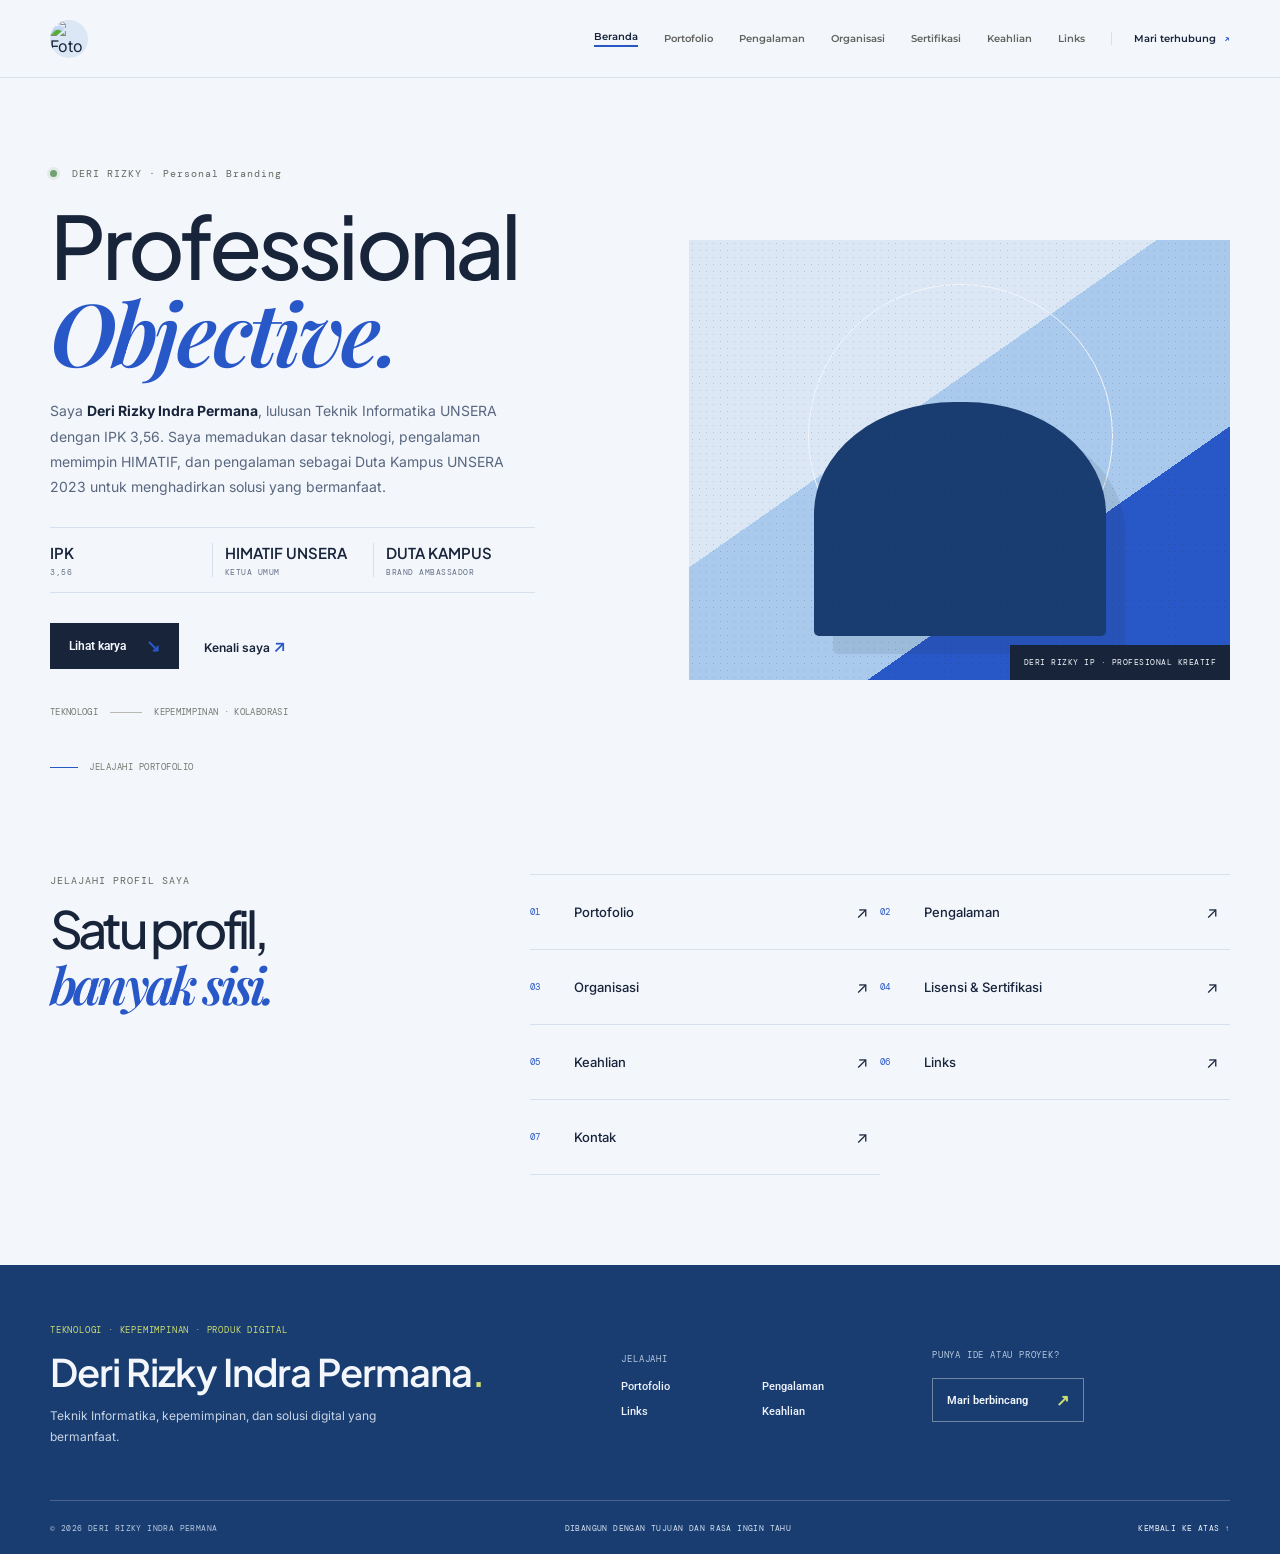
==== commit 58e7c440: "Update index.html" ====
--- a/index.html
+++ b/index.html
@@ -32,7 +32,7 @@
     <section class="hero section-wrap home-hero" id="beranda">
       <div class="hero-copy">
         <p class="eyebrow"><span class="status-dot"></span> DERI RIZKY · Personal Branding</p>
-        <h1>PROFESSIONAL<br><em>OBJECTIVE.</em></h1>
+        <h1>Professional<br><em>Objective.</em></h1>
         <p class="hero-description">Saya <strong>Deri Rizky Indra Permana</strong>, lulusan Teknik Informatika UNSERA
           dengan IPK 3,56. Saya memadukan dasar teknologi, pengalaman memimpin HIMATIF, dan pengalaman sebagai Duta
           Kampus UNSERA 2023 untuk menghadirkan solusi yang bermanfaat.</p>
--- a/styles.css
+++ b/styles.css
@@ -26,7 +26,7 @@
 .navigation { display: flex; align-items: center; gap: 26px; }
 .nav-link { color: #62635e; font: 600 10px var(--menu); transition: color .2s; }
 .nav-link:hover, .nav-link.active { color: var(--ink); }
-.nav-link.active::after { content: ""; display: block; width: 4px; height: 4px; margin: 5px auto 0; border-radius: 50%; background: var(--accent); }
+.nav-link.active { border-bottom: 2px solid var(--accent); padding-bottom: 2px; }
 .nav-contact { font: 600 10px var(--menu); border-left: 1px solid var(--line); padding-left: 22px; }
 .nav-contact span { color: var(--accent); margin-left: 5px; }
 .menu-toggle { display: none; }
@@ -120,7 +120,9 @@
 .gallery-close { width: 42px; height: 42px; border: 1px solid var(--line); background: transparent; color: var(--ink); font: 300 30px/1 var(--control); cursor: pointer; }
 .gallery-stage { height: clamp(180px, 64dvh, 660px); min-height: 0; position: relative; display: flex; align-items: center; justify-content: center; background: #dce7f5; overflow: auto; overscroll-behavior: contain; scrollbar-gutter: stable; }
 .gallery-stage.is-zoomed { align-items: flex-start; justify-content: flex-start; }
-.gallery-image { display: block; flex: 0 0 auto; width: 100%; height: 100%; object-fit: contain; cursor: zoom-in; }
+.gallery-stage.is-loading { overflow: hidden; }
+.gallery-stage.is-loading::after { content: ''; position: absolute; inset: 0; z-index: 5; background: linear-gradient(90deg, #dce7f5 0%, #c8d9ee 40%, #dce7f5 80%); background-size: 200% 100%; animation: shimmer 1.2s ease-in-out infinite; }
+.gallery-image { display: block; flex: 0 0 auto; width: 100%; height: 100%; object-fit: contain; cursor: zoom-in; transition: opacity .2s; }
 .gallery-image.is-zoomed { width: auto; height: auto; max-width: none; max-height: none; object-fit: initial; cursor: zoom-out; }
 .gallery-image:focus-visible { outline: 3px solid var(--accent); outline-offset: -3px; }
 .gallery-image.slide-in { animation: gallery-slide-in .28s ease-out both; }
@@ -180,7 +182,12 @@
 .certificate-photo[hidden] { display: none; }
 .certificate-photo.is-zoomed { width: auto; height: auto; max-width: none; max-height: none; object-fit: initial; cursor: zoom-out; }
 .certificate-photo:focus-visible { outline: 3px solid var(--accent); outline-offset: -3px; }
-.certificate-empty { width: min(100%, 520px); min-height: 260px; padding: 35px; display: flex; flex-direction: column; justify-content: center; align-items: center; gap: 12px; border: 1px dashed #8fa8c8; background: #f3f6fb; text-align: center; }
+.certificate-empty { width: min(100%, 520px); min-height: 260px; padding: 35px; display: flex; flex-direction: column; justify-content: center; align-items: center; gap: 12px; border: 1px dashed #8fa8c8; background: #f3f6fb; text-align: center; position: relative; overflow: hidden; }
+.certificate-empty.is-loading { border-color: transparent; background: #dce7f5; }
+.certificate-empty.is-loading::after { content: ''; position: absolute; inset: 0; background: linear-gradient(90deg, #dce7f5 0%, #c8d9ee 40%, #dce7f5 80%); background-size: 200% 100%; animation: shimmer 1.2s ease-in-out infinite; }
+.certificate-empty.is-loading .certificate-outline { display: none; }
+.certificate-empty.is-loading p { position: relative; z-index: 1; color: var(--muted); font: 500 13px var(--control); }
+.certificate-empty.is-loading p::before { content: ''; display: block; width: 32px; height: 32px; margin: 0 auto 12px; border: 3px solid #a9c9ed; border-top-color: var(--accent); border-radius: 50%; animation: spin .8s linear infinite; }
 .certificate-empty[hidden] { display: none; }
 .certificate-outline { width: 27px; height: 36px; position: relative; border: 1px solid var(--accent); }
 .certificate-outline::after { content: ""; position: absolute; left: 5px; right: 5px; top: 10px; height: 8px; border-top: 1px solid var(--accent); border-bottom: 1px solid var(--accent); }
@@ -208,6 +215,31 @@
 .contact-bottom { display: flex; justify-content: space-between; gap: 25px; border-top: 1px solid #49658e; margin-top: 83px; padding-top: 18px; font: 9px var(--mono); letter-spacing: .3px; }
 .contact-bottom div { display: flex; gap: 22px; }
 .contact-bottom a:hover { text-decoration: underline; }
+/* Contact grid: 2-column layout on large screens */
+.contact-grid { display: grid; grid-template-columns: 1fr 1fr; gap: clamp(48px, 6vw, 96px); align-items: start; }
+.contact-info { padding-top: 80px; padding-bottom: 36px; }
+.contact-form-wrap { padding-top: 80px; padding-bottom: 36px; }
+/* Form styles */
+.contact-form { display: flex; flex-direction: column; gap: 22px; }
+.form-group { display: flex; flex-direction: column; gap: 8px; }
+.form-label { font: 600 10px var(--menu); letter-spacing: .6px; color: var(--lime); }
+.form-label span { color: #839ab9; }
+.form-input { width: 100%; padding: 14px 16px; background: rgba(255,255,255,.06); border: 1px solid #49658e; color: var(--paper); font: 13px var(--sans); outline: none; transition: border-color .2s, background .2s; resize: none; }
+.form-input::placeholder { color: #839ab9; }
+.form-input:focus { border-color: var(--lime); background: rgba(255,255,255,.09); }
+.form-input.is-invalid { border-color: #e07070; }
+.form-textarea { min-height: 130px; line-height: 1.6; }
+.form-error { font: 10px var(--mono); color: #e07070; min-height: 14px; }
+.form-submit { min-height: 50px; display: inline-flex; align-items: center; justify-content: center; gap: 14px; padding: 0 24px; border: 0; background: var(--lime); color: var(--ink); font: 700 11px var(--menu); letter-spacing: .5px; cursor: pointer; transition: transform .2s, background .2s, opacity .2s; position: relative; }
+.form-submit:hover:not(:disabled) { transform: translateY(-2px); background: #d6e87a; }
+.form-submit:disabled { opacity: .6; cursor: not-allowed; }
+.form-submit-spinner { display: none; width: 16px; height: 16px; border: 2px solid rgba(0,0,0,.2); border-top-color: var(--ink); border-radius: 50%; animation: spin .7s linear infinite; }
+.form-submit.is-loading .form-submit-text,
+.form-submit.is-loading .form-submit-arrow { opacity: 0; }
+.form-submit.is-loading .form-submit-spinner { display: block; position: absolute; }
+.form-status { font: 12px var(--sans); line-height: 1.6; min-height: 0; padding: 0; border-radius: 0; transition: all .3s; }
+.form-status.is-success { color: var(--lime); padding: 14px 16px; background: rgba(203,220,115,.1); border: 1px solid rgba(203,220,115,.35); }
+.form-status.is-error { color: #e07070; padding: 14px 16px; background: rgba(224,112,112,.08); border: 1px solid rgba(224,112,112,.3); }
 .site-footer { background: var(--green); color: var(--paper); }
 .footer-inner { width: min(1180px, calc(100% - 96px)); margin-inline: auto; }
 .footer-top { min-height: 235px; display: grid; grid-template-columns: minmax(0, 1.4fr) minmax(180px, .7fr) minmax(190px, .8fr); align-items: center; gap: 50px; padding: 48px 0 42px; }
@@ -251,6 +283,13 @@
 @keyframes gallery-slide-in {
   from { opacity: .45; transform: translateX(18px) scale(.985); }
   to { opacity: 1; transform: translateX(0) scale(1); }
+}
+@keyframes shimmer {
+  0% { background-position: 200% 0; }
+  100% { background-position: -200% 0; }
+}
+@keyframes spin {
+  to { transform: rotate(360deg); }
 }
 @keyframes portrait-tap {
   0%, 100% { transform: scale(1); }
@@ -358,5 +397,9 @@
   .link-row-action { grid-column: 3; grid-row: 1 / 3; }
   .section-heading h1, .contact-page h1 { font-size: clamp(43px, 10vw, 58px); }
   .contact-page .contact-wrap { width: calc(100% - 46px); }
-}
-@media (prefers-reduced-motion: reduce) { *, *::before, *::after { scroll-behavior: auto !important; transition-duration: .01ms !important; animation-duration: .01ms !important; animation-iteration-count: 1 !important; } }+  .contact-grid { grid-template-columns: 1fr; }
+  .contact-info { padding-top: 54px; padding-bottom: 0; }
+  .contact-info .contact-bottom { margin-top: 36px; }
+  .contact-form-wrap { padding-top: 36px; padding-bottom: 48px; }
+}
+@media (prefers-reduced-motion: reduce) { *, *::before, *::after { scroll-behavior: auto !important; transition-duration: .01ms !important; animation-duration: .01ms !important; animation-iteration-count: 1 !important; } }
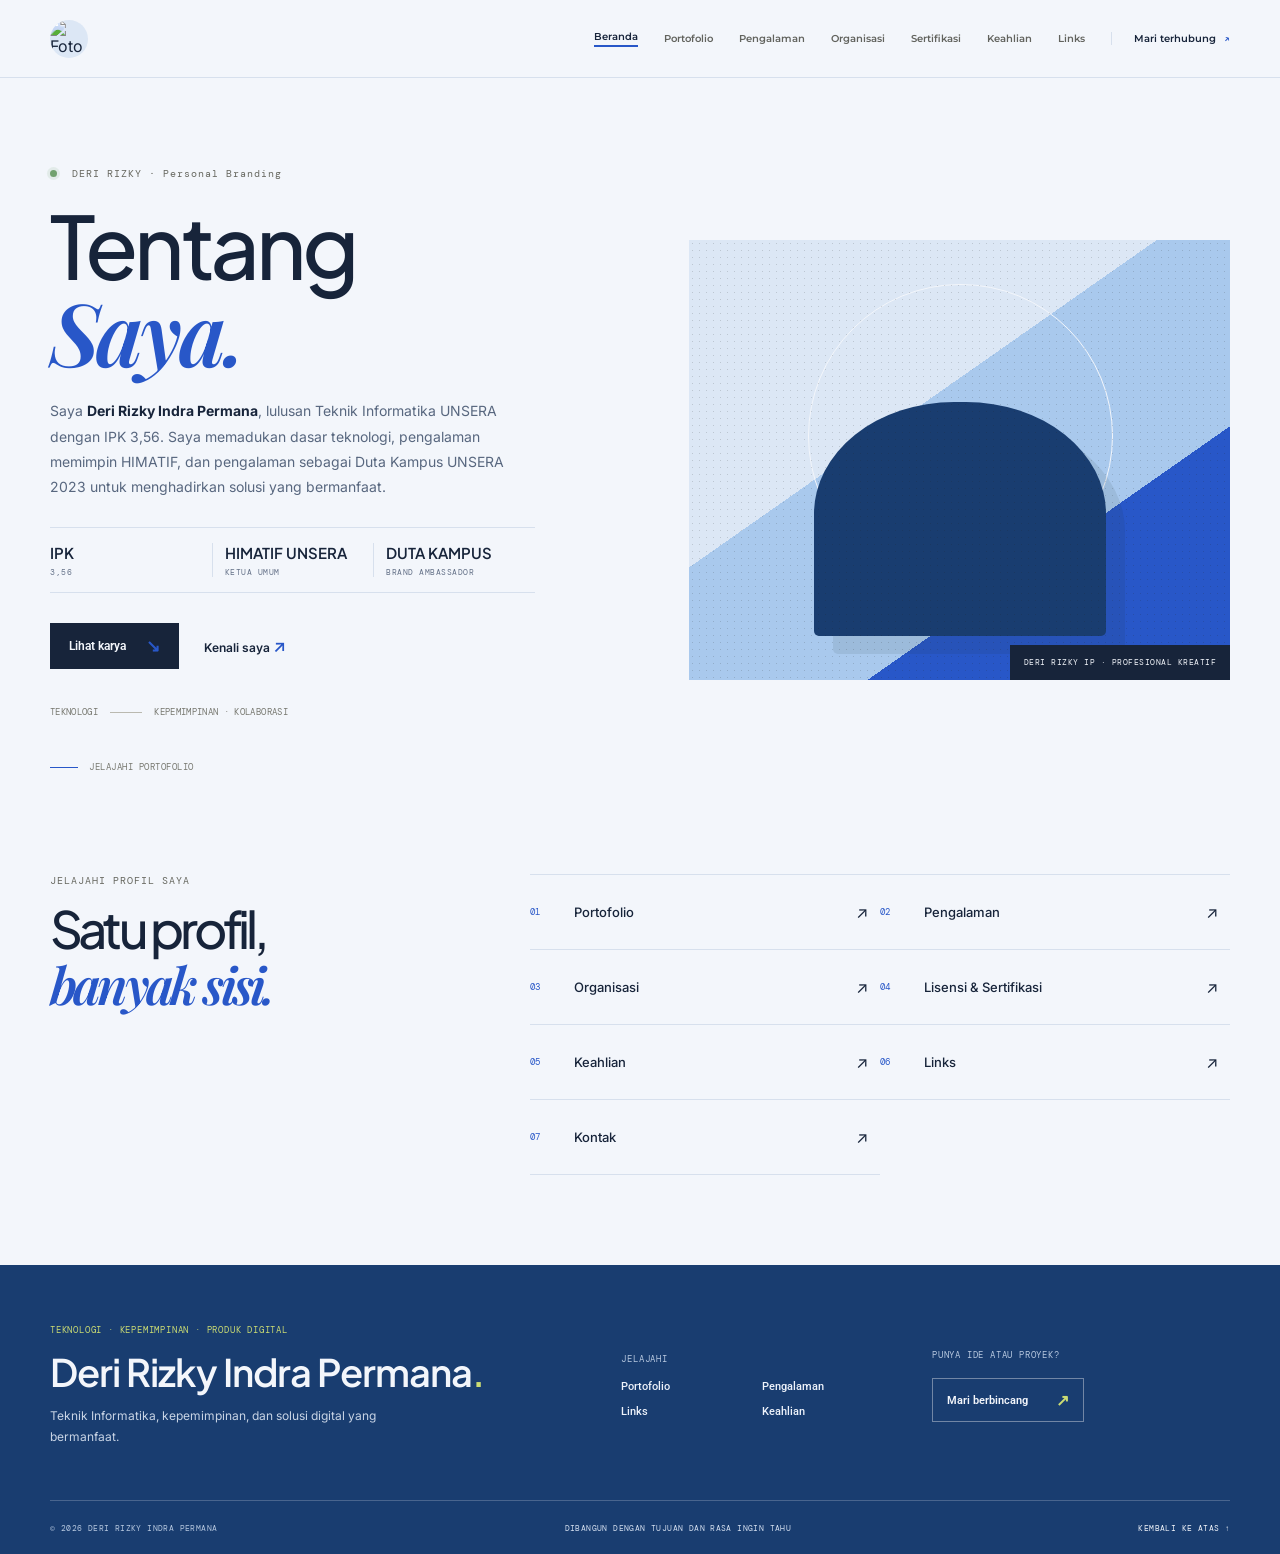
==== commit c5b9e63b: "Update index.html" ====
--- a/index.html
+++ b/index.html
@@ -32,7 +32,7 @@
     <section class="hero section-wrap home-hero" id="beranda">
       <div class="hero-copy">
         <p class="eyebrow"><span class="status-dot"></span> DERI RIZKY · Personal Branding</p>
-        <h1>Professional<br><em>Objective.</em></h1>
+        <h1>Tentang<br><em>Saya.</em></h1>
         <p class="hero-description">Saya <strong>Deri Rizky Indra Permana</strong>, lulusan Teknik Informatika UNSERA
           dengan IPK 3,56. Saya memadukan dasar teknologi, pengalaman memimpin HIMATIF, dan pengalaman sebagai Duta
           Kampus UNSERA 2023 untuk menghadirkan solusi yang bermanfaat.</p>
